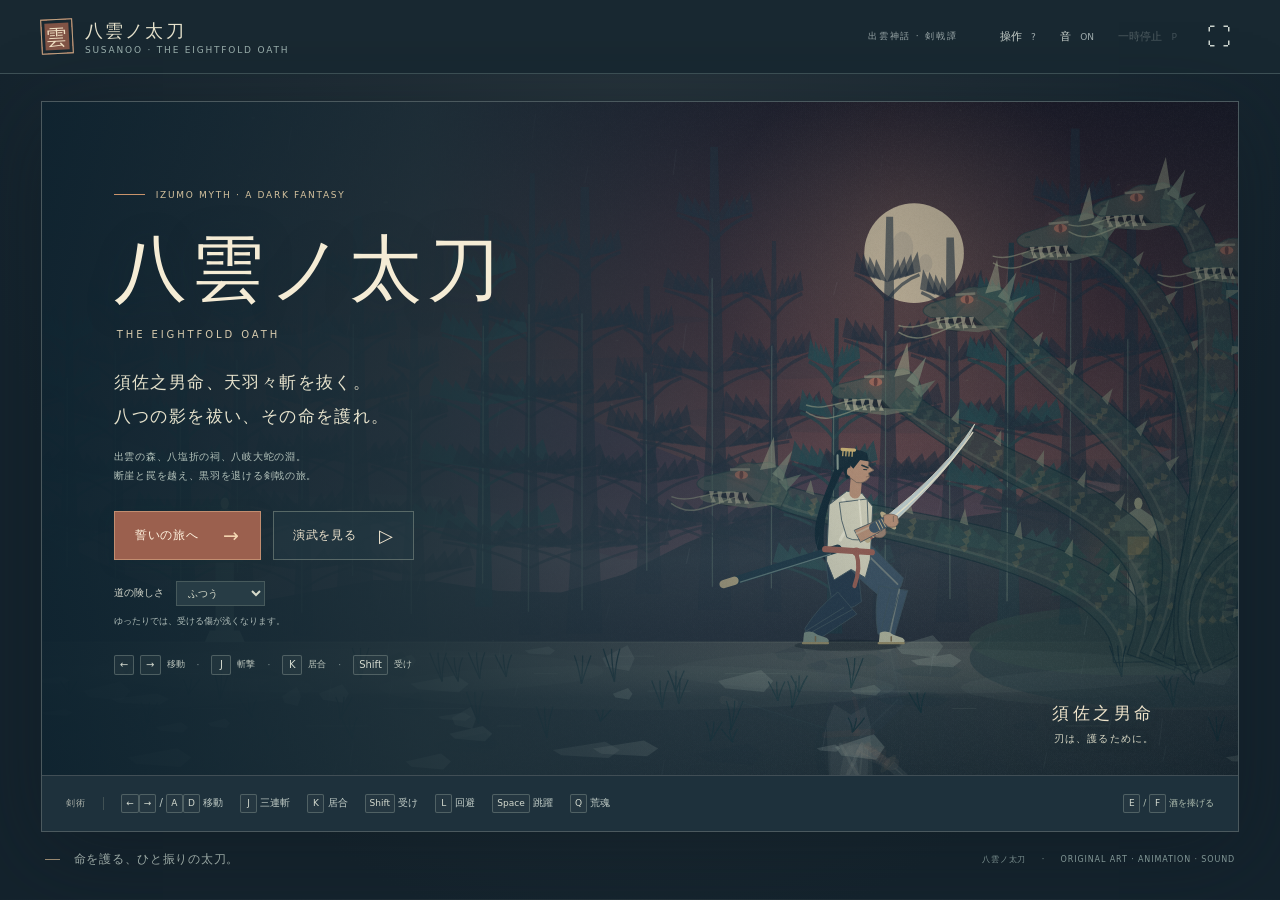
==== index.html @ c086b950 "Publish complete Yakumo no Tachi browser game" ====
<!doctype html>
<html lang="ja">
<head>
  <meta charset="utf-8"><meta name="viewport" content="width=device-width,initial-scale=1,viewport-fit=cover">
  <meta name="theme-color" content="#16232d"><meta name="description" content="須佐之男命、天羽々斬を抜く。出雲を舞台にした、八岐大蛇討伐の和風ダークファンタジー剣戟アクション。">
  <title>八雲ノ太刀 — 須佐之男と八岐大蛇</title><link rel="stylesheet" href="style.css">
</head>
<body>
  <header class="topbar"><a href="#" class="brand" aria-label="八雲ノ太刀 タイトル"><span class="seal">雲</span><span>八雲ノ太刀 <small>SUSANOO · THE EIGHTFOLD OATH</small></span></a><div class="top-actions"><span class="edition">出雲神話 · 剣戟譚</span><button class="quiet-button" id="helpButton">操作 <span>?</span></button><button class="quiet-button" id="soundButton" aria-pressed="true">音 <span id="soundState">ON</span></button><button class="quiet-button" id="pauseButton" disabled>一時停止 <span>P</span></button><button class="icon-button" id="fullscreenButton" aria-label="全画面表示">⛶</button></div></header>
  <main><section class="game-shell" aria-label="八雲ノ太刀 ゲーム"><div class="stage" id="stage">
    <canvas id="scene" tabindex="0" aria-label="須佐之男命の横スクロール剣戟ゲーム。矢印で移動、Jで斬撃、Kで居合、Shiftで受け流し。"></canvas>
    <div class="hud hidden" id="hud" aria-hidden="true"><div class="fighter-hud player-hud"><div class="hud-name"><span>須佐之男命</span><small id="healthText">160 / 160</small></div><div class="health-track"><i id="healthFill"></i></div><div class="stamina-row"><span>気力</span><div class="stamina-track"><i id="staminaFill"></i></div></div><div class="spirit-row"><span>荒魂</span><div class="spirit-track"><i id="spiritFill"></i></div><small id="spiritKey">Q</small></div></div><div class="journey-hud"><span id="modeLabel">誓いを携え、出雲へ</span><div class="route"><i></i><b></b><i></i><b></b><i></i></div><strong id="chapterName">哭く、出雲の森</strong><small id="chapterCount">第一幕</small></div><div id="enemyHud" class="fighter-hud enemy-hud invisible"><div class="hud-name"><small>道を塞ぐ穢れ</small><span id="enemyName"></span></div><div class="health-track"><i id="enemyFill"></i></div><div class="enemy-caption" id="enemyHint">赤い刃の予兆を、見切れ。</div></div></div>
    <div id="bossHud" class="boss-hud hidden"><div class="boss-heading"><span>八岐大蛇</span><small id="bossPhase">八つの首、赤い瞳。</small><b id="headCount">八 / 八</b></div><div id="headBars" class="head-bars"></div></div>
    <div class="bottom-hud hidden" id="bottomHud"><div class="hint"><i></i><span id="hintText">天羽々斬を抜き、出雲の闇を祓え。</span></div><div class="score"><span id="comboText"></span><small>祓いの誉</small><b id="scoreText">00000</b></div></div>
    <div id="storyCaption" class="story-caption hidden"><i></i><div><span id="storySpeaker">出雲の地</span><p id="storyText"></p></div></div>
    <div id="interactPrompt" class="interact-prompt hidden"><kbd>E</kbd> / <kbd>F</kbd> 八塩折の酒を捧げる</div>
    <div id="ritualMeter" class="ritual-meter hidden"><span>八つの酒槽を満たす</span><div><i id="ritualFill"></i></div></div>
    <div id="chapterBanner" class="chapter-banner hidden"><span id="bannerNumber">第一幕</span><h2 id="bannerName">哭く、出雲の森</h2><i></i></div>
    <div id="bossBanner" class="boss-banner hidden"><span>山を覆う、その影</span><h2>八岐大蛇</h2><i>八つの首、八つの尾。<br>命を護る、ひと振りの太刀。</i></div>
    <div class="title-screen overlay" id="titleScreen"><div class="title-copy"><div class="eyebrow"><i></i> IZUMO MYTH · A DARK FANTASY</div><h1>八雲ノ太刀</h1><div class="roman-title">THE EIGHTFOLD OATH</div><p class="intro">須佐之男命、天羽々斬を抜く。<br>八つの影を祓い、その命を護れ。</p><p class="title-detail">出雲の森、八塩折の祠、八岐大蛇の淵。<br>断崖と罠を越え、黒羽を退ける剣戟の旅。</p><div class="title-actions"><button id="playButton" class="primary-button">誓いの旅へ <span>→</span></button><button id="demoButton" class="secondary-button">演武を見る <span>▷</span></button></div><label class="difficulty">道の険しさ <select id="difficulty"><option value="normal">ふつう</option><option value="gentle">ゆったり</option></select><span>ゆったりでは、受ける傷が浅くなります。</span></label><div class="title-control"><kbd>←</kbd><kbd>→</kbd> 移動 <em>·</em><kbd>J</kbd> 斬撃 <em>·</em><kbd>K</kbd> 居合 <em>·</em><kbd>Shift</kbd> 受け</div></div><div class="title-side">須佐之男命 <span>刃は、護るために。</span></div></div>
    <div class="pause-screen overlay hidden" id="pauseScreen"><div class="center-card"><span class="eyebrow">THE OATH WILL WAIT</span><h2>刃を休め、息を整える。</h2><p>出雲の風は、ここで待っている。</p><button class="primary-button" id="resumeButton">誓いの旅を続ける <span>→</span></button><button class="text-button" id="pauseTitleButton">タイトルへ</button></div></div>
    <div class="end-screen overlay hidden" id="endScreen"><div class="center-card"><span class="eyebrow" id="endEnglish">THE OATH ENDURES</span><h2 id="endTitle">誓いは、まだ尽きぬ。</h2><p id="endDetail"></p><blockquote id="endPoem" class="hidden">八雲立つ　出雲八重垣<br>妻籠みに　八重垣作る<br>その八重垣を</blockquote><div class="end-stats"><div><small>祓いの誉</small><b id="endScore">0</b></div><div><small>受け流し</small><b id="endParries">0</b></div><div><small>祓った首</small><b id="endHeads">0</b></div></div><button class="primary-button" id="retryButton">この幕から再挑戦 <span>→</span></button><button class="text-button" id="endTitleButton">タイトルへ</button></div></div>
  </div><div class="touch-controls" id="touchControls" aria-label="タッチ操作"><div class="touch-move"><button data-input="left" aria-label="左へ">◁</button><div><button data-input="jump" aria-label="跳ぶ">跳</button><button data-input="interact" aria-label="酒を捧げる">奉</button></div><button data-input="right" aria-label="右へ">▷</button></div><div class="touch-attack"><button data-input="guard">受<small>受け流し</small></button><button data-input="dodge">避<small>回避</small></button><button data-input="slash" class="punch-key">斬<small>三連撃</small></button><button data-input="iai" class="kick-key">居<small>居合</small></button><button data-input="storm" class="storm-key">雷<small>荒魂</small></button></div></div><div class="controls-strip"><span class="control-caption">剣術</span><span><kbd>←</kbd><kbd>→</kbd> / <kbd>A</kbd><kbd>D</kbd> 移動</span><span><kbd>J</kbd> 三連斬</span><span><kbd>K</kbd> 居合</span><span><kbd>Shift</kbd> 受け</span><span><kbd>L</kbd> 回避</span><span><kbd>Space</kbd> 跳躍</span><span><kbd>Q</kbd> 荒魂</span><span class="controls-more"><kbd>E</kbd> / <kbd>F</kbd> 酒を捧げる</span></div></section><footer><span><i></i> 命を護る、ひと振りの太刀。</span><small>八雲ノ太刀 <b>·</b> ORIGINAL ART · ANIMATION · SOUND</small></footer></main>
  <dialog id="helpDialog"><div class="dialog-heading"><div><span class="eyebrow">WAY OF THE SACRED BLADE</span><h2>刃の道、誓いの道。</h2></div><button id="closeHelp" class="icon-button" aria-label="閉じる">×</button></div><div class="help-grid"><div><h3>斬る・抜く</h3><p><kbd>J</kbd> / <kbd>Z</kbd> で斬撃。戻しの間に次を押すと、袈裟斬り→返し斬り→唐竹割りの三連撃。</p><p><kbd>K</kbd> / <kbd>X</kbd> で居合。溜めは長いが、敵の構えを崩す強い一撃。空中で斬ると「飛燕」。</p></div><div><h3>受ける・避ける</h3><p><kbd>Shift</kbd> で敵の方向を向いて受ける。刃・牙が届く直前に構えると受け流し。相手に隙が生まれ、荒魂が溜まります。</p><p><kbd>L</kbd> / <kbd>C</kbd> で向いている方向へ回避。<kbd>Space</kbd> / <kbd>W</kbd> / <kbd>↑</kbd> で跳ぶ。毒の息・薙ぎ払いは、跳躍か回避でかわします。</p></div><div><h3>荒魂・天雷</h3><p>斬撃を当て、受け流すと「荒魂」が溜まります。満ちたら <kbd>Q</kbd> / <kbd>U</kbd> で天雷を呼ぶ強力な斬撃。</p><p>剣術・跳躍・回避は気力を使います。刃を休めれば回復。気力の尽きた受けは崩されます。</p></div><div><h3>断崖と罠を越える</h3><p><kbd>Space</kbd> / <kbd>↑</kbd> / <kbd>W</kbd> で跳び、左右で向こう岸へ。落とし穴に落ちると体力を失い、手前へ戻ります。</p><p>竹の牙と呪炎は、光る予兆で見極める。跳び越えるか、罠が収まるのを待って進みます。</p></div><div><h3>一羽の黒羽を退ける</h3><p>一幕目の終わりにカラスが急降下。相手の方向を向き <kbd>Shift</kbd> で受け流し、低く舞う隙に <kbd>J</kbd> で斬る。跳んで空中斬りを当てることもできます。</p><p>撃退するとカラスが飛び去り、次の幕への道が開きます。</p></div><div><h3>大蛇を祓う</h3><p>二幕目の穢れを倒し、祠の八つの酒槽に近づいて <kbd>E</kbd> / <kbd>F</kbd>。八塩折の酒を捧げ、淵へ進みます。</p><p>大蛇の首は攻撃後に低く降ります。赤い予兆をかわし、その隙を斬る。八つの首を祓うと物語の結末へ。</p></div></div><div class="help-bottom">←→ / A・D で移動。P / Esc で一時停止。敗れたら、その幕から再挑戦。<br>スマートフォンは画面下のボタンで操作。横向き・全画面にすると、景色と刃の動きが大きく見えます。<br>「演武を見る」では、須佐之男命が自動で剣を振るい、儀式から大蛇の討伐まで進みます。</div></dialog>
  <script src="engine.js"></script><script src="animation.js"></script><script src="audio.js"></script><script src="view.js"></script><script src="app.js"></script>
</body></html>
---- style.css ----
:root{color-scheme:dark;--bg:#192830;--paper:#efe6d1;--muted:#a2b1b1;--line:#40505a;--vermillion:#c16b53;--gold:#d6ba83;--serif:"Noto Serif CJK JP","Yu Mincho","Hiragino Mincho ProN",serif;--sans:"Noto Sans CJK JP","Yu Gothic",system-ui,sans-serif}
*{box-sizing:border-box}body{margin:0;background:var(--bg);color:var(--paper);font-family:var(--sans);font-size:13px}button,select{font:inherit}button,a,select{-webkit-tap-highlight-color:transparent}button{cursor:pointer}button:disabled{cursor:default;opacity:.3}button:focus-visible,a:focus-visible,select:focus-visible,canvas:focus-visible{outline:2px solid #e3c894;outline-offset:4px}button{color:inherit}.topbar{height:74px;display:flex;align-items:center;justify-content:space-between;padding:0 3.2%;border-bottom:1px solid #34434b;background:#1c2a32}.brand{display:flex;align-items:center;gap:12px;color:var(--paper);text-decoration:none;font-family:var(--serif);font-size:18px;letter-spacing:.12em}.brand small{display:block;font:9px var(--sans);letter-spacing:.20em;color:var(--muted);margin-top:2px}.seal{width:32px;height:35px;display:grid;place-items:center;border:1px solid #d29476;box-shadow:inset 0 0 0 3px #1c2a32;background:#a45647;color:#efdfc3;font-size:21px;transform:rotate(-3deg)}.top-actions{display:flex;align-items:center;gap:20px}.edition{color:#9ca9aa;font-size:9px;letter-spacing:.2em;margin-right:20px}.quiet-button,.icon-button{border:0;background:transparent;padding:8px 2px;color:#cbd3cd;font-size:11px}.quiet-button span{font-size:9px;margin-left:6px;color:#a1adae}.icon-button{font-size:24px;line-height:1;padding:8px}.quiet-button:hover,.icon-button:hover{color:#fff1d5}.quiet-button[aria-pressed="false"] span{color:#7d8a8e}main{max-width:1530px;padding:27px 3.2% 12px;margin:auto}.game-shell{border:1px solid #4b595e;box-shadow:0 18px 80px #0f1a2066}.stage{position:relative;aspect-ratio:16/9;overflow:hidden;background:#6a6074;isolation:isolate}.stage canvas{display:block;width:100%;height:100%;touch-action:none;outline:none}.hidden{display:none!important}.invisible{visibility:hidden}.overlay{position:absolute;inset:0}.title-screen{display:flex;align-items:center;background:linear-gradient(90deg,#192c36ed 0%,#243843c4 29%,#28353b5a 49%,#26373f00 68%)}.title-copy{margin-left:7%;max-width:550px;width:49%;padding-bottom:12px}.eyebrow{font-size:9px;letter-spacing:.22em;color:#d4c29e;display:block}.title-copy .eyebrow{display:flex;align-items:center;gap:11px;letter-spacing:.19em}.eyebrow i{width:31px;height:1px;background:#c9936b}h1{font:clamp(52px,6.6vw,103px)/1.15 var(--serif);letter-spacing:.14em;margin:27px 0 13px;color:#f5ecd5;text-shadow:0 5px 35px #14283266}.roman-title{font-size:12px;letter-spacing:.47em;color:#d7cbae;margin-left:3px}.intro{font:clamp(14px,1.4vw,20px)/2.05 var(--serif);letter-spacing:.08em;margin:28px 0 12px}.title-detail{font-size:10px;letter-spacing:.03em;color:#bfcbc6;margin:0 0 28px}.title-actions{display:flex;gap:12px;align-items:center}.primary-button,.secondary-button{display:flex;justify-content:space-between;align-items:center;gap:24px;min-height:49px;border:1px solid #d59673;background:#bd6b51;padding:12px 20px;color:#fff3df;font-size:12px;letter-spacing:.07em;box-shadow:0 4px 18px #182b3422;transition:background .2s,transform .2s}.primary-button:hover{background:#d18060;transform:translateY(-1px)}.primary-button span{font-size:19px;color:#f6d9b3}.secondary-button{background:#22343d55;border-color:#a3a69a80;color:#f1e6d0;padding:12px 19px;gap:22px;box-shadow:none}.secondary-button:hover{background:#32475299;border-color:#d6c8ac}.secondary-button span{font-size:18px}.difficulty{display:flex;align-items:center;gap:12px;font-size:10px;color:#d2d5c9;margin-top:21px;flex-wrap:wrap}.difficulty select{color:#d6daca;background:#273c45;border:1px solid #69787580;padding:5px 20px 5px 7px;font-size:10px;border-radius:0}.difficulty>span{font-size:9px;color:#abb9b5;width:100%;margin-top:-3px}.title-control{display:flex;align-items:center;gap:6px;font-size:9px;color:#bfc8bf;margin-top:27px}.title-control em{font-style:normal;color:#879999;margin:0 6px}kbd{border:1px solid #83928d77;min-width:20px;display:inline-block;text-align:center;padding:3px 5px;color:#d3d9ce;font:10px var(--sans);background:#34454c55;border-radius:2px;line-height:1.2}.title-side{position:absolute;bottom:29px;right:31px;font:13px var(--serif);letter-spacing:.2em;color:#eee3ca;text-shadow:0 1px 8px #1e353c}.title-side span{display:block;text-align:right;letter-spacing:.06em;color:#d9d8c5;font:9px var(--sans);margin-top:7px}.hud{position:absolute;top:30px;left:34px;right:34px;display:flex;align-items:flex-start;justify-content:space-between;pointer-events:none;filter:drop-shadow(0 2px 7px #1e2e3977)}.fighter-hud{width:265px}.hud-name{display:flex;justify-content:space-between;align-items:baseline;margin-bottom:8px;gap:12px;letter-spacing:.08em;font:14px var(--serif);color:#f2e8d4}.hud-name small{font:9px var(--sans);color:#dddcc8;letter-spacing:.10em}.health-track{height:6px;background:#253a4666;border:1px solid #e6d6b555;position:relative}.health-track i{display:block;height:100%;width:100%;background:linear-gradient(90deg,#d6bb88,#f2dfb3);transition:width .16s linear;box-shadow:0 0 13px #d6bb8830}.stamina-row{display:flex;align-items:center;gap:9px;margin-top:9px}.stamina-row>span{font-size:8px;letter-spacing:.08em;color:#d4ddce}.stamina-track{height:3px;width:155px;background:#3048537d}.stamina-track i{display:block;width:100%;height:100%;background:#a6bdb1;transition:width .1s}.enemy-hud{text-align:right}.enemy-hud .health-track i{background:linear-gradient(90deg,#c8806c,#d8a58a);float:right}.enemy-caption{color:#e1dbca;font-size:9px;margin-top:9px;letter-spacing:.05em}.journey-hud{text-align:center;min-width:190px;display:flex;align-items:center;flex-direction:column}.journey-hud>span{font-size:8px;color:#d1d0b9;letter-spacing:.20em}.journey-hud strong{font:15px var(--serif);letter-spacing:.19em;color:#f0e6cc}.journey-hud>small{font-size:8px;letter-spacing:.16em;color:#cdd3c7;margin-top:5px}.route{display:flex;align-items:center;justify-content:center;margin:9px 0 8px;gap:5px}.route i{width:5px;height:5px;border:1px solid #d7c7a6;border-radius:50%}.route i.active{background:#e0c395;box-shadow:0 0 7px #e0c39566}.route b{width:23px;height:1px;background:#b2b8aa66}.bottom-hud{position:absolute;bottom:22px;left:34px;right:34px;display:flex;justify-content:space-between;align-items:center;pointer-events:none}.hint{display:flex;align-items:center;gap:11px;color:#e4e0cb;font-size:10px;letter-spacing:.045em;text-shadow:0 1px 10px #142c35}.hint i{width:18px;height:1px;background:#e1bc90}.score{display:flex;align-items:baseline;gap:10px;text-shadow:0 1px 9px #152b35}.score small{font-size:8px;color:#d1d6c9;letter-spacing:.12em}.score>b{font:16px var(--serif);letter-spacing:.14em;color:#e2d8bb;font-weight:400}#comboText{font-size:12px;color:#f4d097;letter-spacing:.1em;margin-right:10px}.chapter-banner{position:absolute;left:0;right:0;top:24%;display:flex;flex-direction:column;align-items:center;pointer-events:none;color:#f7ecd2;text-shadow:0 3px 25px #122d35;animation:chapterArrival 3.3s ease both}.chapter-banner span{font-size:10px;letter-spacing:.30em}.chapter-banner h2{font:37px var(--serif);letter-spacing:.22em;font-weight:400;margin:12px 0 14px}.chapter-banner i{width:60px;height:1px;background:#cfc4a3}.pause-screen,.end-screen{display:flex;align-items:center;justify-content:center;background:#162b3773;backdrop-filter:blur(4px)}.center-card{background:#21353bf0;border:1px solid #aab2a46e;padding:42px 50px 27px;min-width:385px;text-align:center;box-shadow:0 18px 95px #172a3460}.center-card h2{font:31px/1.45 var(--serif);font-weight:400;letter-spacing:.07em;margin:19px 0 14px;color:#f4e7c8}.center-card p{font-size:11px;color:#ccd6c9;line-height:1.9;max-width:310px;margin:0 auto 28px}.center-card .primary-button{margin:0 auto;min-width:248px}.text-button{background:transparent;border:0;font-size:10px;color:#bec8bc;padding:16px 8px 0;letter-spacing:.1em}.text-button:hover{color:#fff0d0}.end-stats{display:flex;justify-content:center;gap:31px;margin-bottom:29px;border-top:1px solid #d2c7ac30;border-bottom:1px solid #d2c7ac30;padding:16px 0 17px}.end-stats small{display:block;font-size:9px;letter-spacing:.10em;color:#b9c9bc;margin-bottom:5px}.end-stats b{font:24px var(--serif);font-weight:400;color:#e3d7b8}.controls-strip{display:flex;align-items:center;gap:21px;padding:18px 24px;background:#223039;flex-wrap:wrap;border-top:1px solid #59626799;font-size:10px;color:#c3cec8}.controls-strip>span{white-space:nowrap}.controls-strip kbd{font-size:9px;min-width:17px;padding:3px 4px}.control-caption{color:#acb2aa!important;font-size:9px;border-right:1px solid #68757077;padding-right:17px;letter-spacing:.12em}.controls-more{font-size:9px;color:#9ea9a3;margin-left:auto}.controls-more i{font-style:normal;margin:0 9px;color:#7b908c}footer{display:flex;justify-content:space-between;align-items:center;padding:19px 4px;color:#9aa8a4}footer>span{font:12px var(--serif);letter-spacing:.06em}footer i{display:inline-block;width:15px;height:1px;background:#978870;margin-right:10px;vertical-align:middle}footer>small{font-size:8px;letter-spacing:.12em;color:#829796}footer b{font-weight:400;margin:0 12px}.touch-controls{display:none;gap:18px;align-items:center;justify-content:space-between;background:#24363f;border-top:1px solid #616b66;padding:14px 22px;user-select:none;touch-action:none}.touch-controls button{background:#354c55;color:#e5dfc8;border:1px solid #8e9d9566;border-radius:5px;width:48px;height:52px;touch-action:none;font:23px var(--serif);display:flex;flex-direction:column;align-items:center;justify-content:center}.touch-controls button:active,.touch-controls button.pressed{background:#628076}.touch-controls button small{font:8px var(--sans);margin-top:3px;color:#e1dec9}.touch-move{display:flex;align-items:center;gap:5px}.touch-move>div{display:flex;flex-direction:column;gap:4px}.touch-move>div button{height:26px;font-size:14px}.touch-attack{display:flex;align-items:center;gap:6px}.touch-attack .punch-key{background:#8c6453}.touch-attack .kick-key{background:#ae7256}dialog{max-width:750px;width:calc(100% - 30px);background:#22363f;color:var(--paper);border:1px solid #87958d99;padding:30px 35px;box-shadow:0 30px 100px #0c2128aa}dialog::backdrop{background:#0a1d29a6;backdrop-filter:blur(5px)}.dialog-heading{display:flex;justify-content:space-between;align-items:start}.dialog-heading h2{font:29px var(--serif);margin:12px 0 20px;font-weight:400;letter-spacing:.05em}.help-grid{display:grid;grid-template-columns:1fr 1fr;gap:15px 33px}.help-grid h3{font:18px var(--serif);color:#d1bc96;border-bottom:1px solid #667b7866;padding-bottom:8px;margin:8px 0 12px}.help-grid p{font-size:11px;line-height:1.9;color:#cfdbc9;margin:8px 0}.help-grid kbd{font-size:9px}.help-bottom{border-top:1px solid #60767280;margin-top:20px;padding-top:15px;font-size:10px;line-height:2;color:#a8bdb6}.demo-active .hud #modeLabel{color:#f3c88f}.fullscreen .controls-strip{display:none}.game-shell:fullscreen{width:100vw;height:100vh;display:flex;justify-content:center;align-items:center;border:0;background:#152830}.game-shell:fullscreen .stage{max-height:100vh;width:min(100vw,177.77vh)}.game-shell:fullscreen .touch-controls{position:absolute;bottom:0;left:0;right:0;background:#24363f99}.game-shell:fullscreen .controls-strip{display:none}
@keyframes chapterArrival{0%{opacity:0;transform:translateY(8px)}15%,67%{opacity:1;transform:translateY(0)}100%{opacity:0;transform:translateY(-7px)}}
@media(min-width:1600px){h1{font-size:106px}}@media(max-width:1150px){.edition{display:none}.top-actions{gap:16px}.controls-strip{gap:13px;padding:14px 18px}.controls-more{display:none}.title-copy{margin-left:6%;width:51%}.intro{margin:20px 0 8px}.title-detail{margin-bottom:20px;font-size:9px}.difficulty{margin-top:14px;gap:8px}.title-control{margin-top:18px;font-size:8px}.title-control kbd{font-size:8px}.hud{top:22px;left:25px;right:25px}.fighter-hud{width:220px}.journey-hud strong{font-size:13px}.title-side{font-size:11px;bottom:21px;right:25px}.primary-button,.secondary-button{min-height:43px;padding:10px 15px;font-size:11px}.title-copy .eyebrow{font-size:8px}h1{margin-top:21px}.roman-title{font-size:10px}.bottom-hud{bottom:16px;left:25px;right:25px}.hint{font-size:9px}}
@media(max-width:800px){.topbar{height:60px;padding:0 4%}.brand{font-size:16px;gap:9px}.brand small{font-size:7px}.seal{width:25px;height:28px;font-size:18px}.top-actions{gap:13px}.quiet-button{font-size:10px}.quiet-button span{display:none}main{padding:16px 3%}.touch-controls{display:flex}.controls-strip{display:none}.title-control,.title-side,.title-detail,.difficulty>span{display:none}.title-copy{width:55%;margin-left:6%;padding-bottom:0}.title-copy .eyebrow{font-size:6px;letter-spacing:.13em;gap:6px}.eyebrow i{width:17px}h1{font-size:clamp(35px,7.3vw,60px);margin:12px 0 8px}.roman-title{font-size:7px;letter-spacing:.29em}.intro{font-size:11px;line-height:1.9;margin:13px 0 17px;letter-spacing:.03em}.title-actions{gap:8px}.primary-button,.secondary-button{font-size:10px;min-height:35px;padding:8px 11px;gap:13px}.primary-button span,.secondary-button span{font-size:15px}.difficulty{margin-top:11px;font-size:8px}.difficulty select{font-size:8px;padding:4px 8px}.hud{top:14px;left:17px;right:17px}.fighter-hud{width:29%}.hud-name{font-size:11px;margin-bottom:6px;gap:4px}.hud-name small{font-size:7px}.health-track{height:5px}.stamina-row{margin-top:5px;gap:5px}.stamina-track{width:75%;height:2px}.stamina-row>span{font-size:6px}.journey-hud{min-width:90px}.journey-hud>span{font-size:6px}.journey-hud strong{font-size:10px;letter-spacing:.08em}.journey-hud>small{font-size:6px;margin-top:3px}.route{margin:6px 0 5px;gap:3px}.route i{width:4px;height:4px}.route b{width:13px}.enemy-caption{font-size:7px;margin-top:5px}.bottom-hud{bottom:11px;left:17px;right:17px}.hint{font-size:8px;gap:6px}.hint i{width:10px}.score{gap:6px}.score small{font-size:6px}.score>b{font-size:12px}#comboText{font-size:9px;margin-right:3px}.chapter-banner h2{font-size:25px;margin:7px 0 10px}.chapter-banner span{font-size:8px}.center-card{padding:22px 27px 16px;min-width:300px}.center-card h2{font-size:24px;margin:12px 0 9px}.center-card p{font-size:10px;margin-bottom:16px}.center-card .eyebrow{font-size:8px}.center-card .primary-button{min-width:216px}.end-stats{margin-bottom:18px;padding:10px 0;gap:24px}.end-stats b{font-size:18px}.end-stats small{font-size:8px}.text-button{padding-top:11px;font-size:9px}footer{padding:16px 0}footer>span{font-size:10px}footer>small{font-size:6px;letter-spacing:.05em}footer b{margin:0 5px}}
@media(max-width:480px){.topbar{height:56px}.brand small{font-size:6px}.top-actions{gap:9px}.quiet-button{font-size:9px}.icon-button{font-size:20px}#pauseButton{font-size:0}#pauseButton::after{content:'Ⅱ';font-size:17px}.title-copy{width:57%;margin-left:5%}.title-copy .eyebrow{font-size:5px;letter-spacing:.08em}h1{font-size:34px;margin:9px 0 6px}.roman-title{font-size:6px;letter-spacing:.22em}.intro{font-size:8px;margin:9px 0 10px}.primary-button,.secondary-button{min-height:28px;padding:5px 7px;font-size:8px;gap:7px}.primary-button span,.secondary-button span{font-size:12px}.title-actions{gap:6px}.difficulty{font-size:7px;margin-top:8px;gap:6px}.difficulty select{font-size:7px;padding:3px 5px}.hud{top:9px;left:11px;right:11px}.hud-name{font-size:8px;margin-bottom:4px}.hud-name small{font-size:5px;letter-spacing:0}.journey-hud>span{font-size:5px;letter-spacing:.1em}.journey-hud strong{font-size:8px}.journey-hud>small{display:none}.route{margin:4px 0}.health-track{height:4px}.enemy-caption{display:none}.bottom-hud{left:11px;right:11px;bottom:7px}.hint{font-size:6px}.score>b{font-size:9px}.score small{display:none}#comboText{font-size:7px}.chapter-banner h2{font-size:19px}.chapter-banner span{font-size:6px}.center-card{min-width:250px;padding:15px 24px 12px}.center-card h2{font-size:18px;margin:8px 0}.center-card p{font-size:8px;margin-bottom:12px}.center-card .eyebrow{font-size:6px}.center-card .primary-button{min-width:190px}.end-stats{padding:8px 0;margin-bottom:12px;gap:23px}.end-stats b{font-size:15px}.end-stats small{font-size:6px}.text-button{font-size:8px;padding-top:8px}.touch-controls{padding:13px 11px;gap:10px}.touch-controls button{width:41px;height:47px;font-size:21px}.touch-move{gap:3px}.touch-move>div{gap:3px}.touch-move>div button{height:23px}.touch-attack{gap:4px}.touch-controls button small{font-size:7px}footer{align-items:flex-start;gap:10px}footer>small{max-width:140px;text-align:right;line-height:1.8;font-size:5px}.help-grid{grid-template-columns:1fr;gap:6px}.dialog-heading h2{font-size:23px}dialog{padding:23px;max-height:85vh}.help-grid p{font-size:10px}.help-bottom{font-size:9px}}
@media(pointer:coarse){.touch-controls{display:flex}.controls-strip{display:none}}
@media(prefers-reduced-motion:reduce){.primary-button,.secondary-button{transition:none}.chapter-banner{animation:chapterArrival 3.3s linear both}}
/* 八雲ノ太刀 — storm-blue ink, old gold and vermilion. */
:root{--bg:#14232d;--paper:#e6e2cc;--muted:#99aeab;--line:#3c555d;--vermillion:#ac6755;--gold:#c6ad7d}body{background:radial-gradient(ellipse at 50% 0,#26333b,#14232d 75%)}.topbar{background:#182831;border-color:#3e5157}.seal{background:#805345;border-color:#bda181;box-shadow:inset 0 0 0 3px #182831}.title-screen{background:linear-gradient(90deg,#0f2430ed 0%,#1d3039d6 32%,#1e303b76 50%,#1a2b3400 71%)}.title-copy{margin-left:6%;width:58%;max-width:640px}.title-copy h1{font-size:clamp(45px,5.7vw,84px);letter-spacing:.065em;margin:28px 0 17px}.roman-title{letter-spacing:.29em;font-size:10px}.intro{font-size:clamp(13px,1.35vw,19px);line-height:2;margin:26px 0 12px}.title-detail{font-size:10px;line-height:1.9;color:#b4c3bb;letter-spacing:.07em;margin-bottom:26px}.title-side{right:7%;bottom:29px;font-size:17px;letter-spacing:.2em}.title-side span{font-size:10px;letter-spacing:.12em}.primary-button{background:#9b604e;border-color:#c28d70}.primary-button:hover{background:#b07557}.secondary-button{background:#253b4480;border-color:#89978b88}.health-track i{background:linear-gradient(90deg,#b3ba9b,#ddd9b5)}.enemy-hud .health-track i{background:linear-gradient(90deg,#987465,#c99a7c)}.fighter-hud{width:270px}.spirit-row{display:flex;align-items:center;gap:9px;margin-top:8px}.spirit-row>span{font-size:8px;letter-spacing:.08em;color:#c1d6d0}.spirit-track{height:3px;width:155px;background:#3048547d}.spirit-track i{display:block;width:0;height:100%;background:#c0d7df;transition:width .1s}.spirit-row small{font:8px var(--sans);color:#91a9b0;border:1px solid #9bab9866;min-width:17px;padding:2px 4px;text-align:center}.spirit-row small.ready{background:#d0cba8;color:#273e47;box-shadow:0 0 12px #cadcc988}.story-caption{position:absolute;bottom:79px;left:34px;right:34px;display:flex;align-items:center;gap:16px;pointer-events:none;background:linear-gradient(90deg,#172e39dd,#23383b99 80%,#24363800);border-left:1px solid #c3b28a99;padding:13px 20px;max-width:1020px;animation:captionIn .5s ease both}.story-caption>i{width:5px;height:5px;transform:rotate(45deg);background:#c9b482;flex:none}.story-caption span{font:11px var(--serif);letter-spacing:.16em;color:#e5c99c}.story-caption p{font:12px/1.9 var(--serif);letter-spacing:.025em;color:#e0e4d0;margin:6px 0 0}.interact-prompt{position:absolute;left:50%;transform:translateX(-50%);bottom:24%;color:#e8d5ae;font-size:12px;letter-spacing:.08em;padding:12px 20px;background:#223a41cc;border:1px solid #a9b09977;white-space:nowrap}.ritual-meter{position:absolute;top:27%;left:50%;transform:translateX(-50%);text-align:center;width:235px;color:#ddc69e;font:14px var(--serif);letter-spacing:.13em}.ritual-meter>div{height:3px;margin-top:17px;background:#1e393f77}.ritual-meter i{display:block;width:0;height:100%;background:#d9bb81}.boss-banner{position:absolute;inset:0;display:flex;flex-direction:column;align-items:center;justify-content:center;background:linear-gradient(0deg,#172c3930,#15253315);pointer-events:none;color:#eddbc0;text-shadow:0 2px 30px #102832;animation:chapterArrival 3.2s ease both}.boss-banner>span{font-size:10px;letter-spacing:.3em}.boss-banner h2{font:clamp(36px,5vw,70px) var(--serif);font-weight:400;letter-spacing:.23em;margin:25px 0 22px}.boss-banner>i{font:13px/2.1 var(--serif);letter-spacing:.12em}.boss-hud{position:absolute;bottom:81px;right:34px;width:510px;pointer-events:none;text-shadow:0 2px 12px #132b35}.boss-heading{display:flex;align-items:baseline;gap:12px;margin-bottom:10px}.boss-heading>span{font:22px var(--serif);letter-spacing:.14em;color:#e2c9b0}.boss-heading small{font-size:9px;color:#d2c3ac;letter-spacing:.07em}.boss-heading>b{font:12px var(--serif);margin-left:auto;color:#d6c2a6;letter-spacing:.10em}.head-bars{display:flex;gap:5px}.head-bars>div{flex:1}.head-bars small{display:block;text-align:center;font:9px var(--serif);color:#cbb69e;margin-bottom:5px}.head-bars b{display:block;height:5px;background:#17303c99;border:1px solid #b7b39566}.head-bars i{display:block;width:100%;height:100%;background:#b99d7e;transition:width .15s}.head-bars>div.active i{background:#e4c28e;box-shadow:0 0 13px #d3af7055}.head-bars>div.cut{opacity:.35}.head-bars>div.cut small::after{content:' ×';font-size:7px}.boss-active .story-caption{right:auto;width:51%;bottom:95px}.end-stats{gap:38px}.center-card{background:#1d333ef2;min-width:440px;max-width:520px}.center-card h2{font-size:29px}#endPoem{font:14px/2.1 var(--serif);letter-spacing:.17em;color:#d1c7a9;margin:4px 0 26px;border-left:0}.controls-strip{background:#1e313c;gap:17px}.controls-more{margin-left:auto;color:#b1bfb1}footer>small{letter-spacing:.11em}.touch-controls{background:#203641}.touch-attack{gap:5px}.touch-attack .storm-key{background:#596f7d}.touch-controls button{width:44px}.touch-move>div button{width:44px}.game-shell:fullscreen .story-caption{max-width:1020px}@keyframes captionIn{from{opacity:0;transform:translateY(5px)}to{opacity:1;transform:translateY(0)}}
@media(max-width:1150px){.fighter-hud{width:225px}.title-copy{width:61%;max-width:610px}.title-copy h1{font-size:clamp(42px,5.9vw,74px);margin:17px 0 12px}.intro{margin:18px 0 10px;font-size:15px}.title-detail{font-size:9px;margin-bottom:19px}.story-caption{bottom:61px;left:25px;right:25px;padding:10px 15px;gap:12px}.story-caption p{font-size:11px}.boss-hud{bottom:70px;right:25px;width:410px}.boss-heading>span{font-size:19px}.boss-heading small{font-size:8px}.spirit-track{width:155px}.controls-strip{gap:12px}.controls-more{display:inline-block}.title-side{right:6%;bottom:26px;font-size:15px}}
@media(max-width:800px){.title-copy{width:64%;margin-left:5.5%}.title-copy h1{font-size:clamp(31px,6.6vw,53px);margin:13px 0 9px;letter-spacing:.04em}.roman-title{font-size:7px;letter-spacing:.17em}.intro{font-size:11px;margin:12px 0 14px;letter-spacing:.03em}.title-detail,.title-side{display:none}.fighter-hud{width:29%}.spirit-row{gap:5px;margin-top:5px}.spirit-row>span{font-size:6px}.spirit-track{width:75%;height:2px}.spirit-row small{font-size:6px;padding:1px 2px;min-width:13px}.story-caption{bottom:45px;left:17px;right:17px;gap:9px;padding:8px 11px}.story-caption span{font-size:8px}.story-caption p{font-size:9px;margin-top:4px;line-height:1.75}.story-caption>i{width:3px;height:3px}.boss-hud{width:43%;bottom:45px;right:17px}.boss-heading{margin-bottom:6px;gap:5px}.boss-heading>span{font-size:14px}.boss-heading small{display:none}.boss-heading>b{font-size:9px}.head-bars{gap:3px}.head-bars small{font-size:7px;margin-bottom:3px}.head-bars b{height:4px}.boss-active .story-caption{width:49%;bottom:52px}.boss-banner>span{font-size:8px}.boss-banner h2{font-size:38px;margin:13px 0 10px}.boss-banner>i{font-size:10px}.interact-prompt{font-size:10px;padding:8px 11px}.ritual-meter{font-size:10px;width:160px}.ritual-meter>div{margin-top:11px}.center-card{min-width:315px;max-width:415px}.center-card h2{font-size:23px}#endPoem{font-size:11px;line-height:1.9;margin-bottom:15px}.touch-attack{gap:4px}.touch-controls button{width:40px}.touch-move>div button{width:40px}.touch-controls{gap:10px;padding:14px 15px}.end-stats{gap:29px}.controls-strip{display:none}.brand small{font-size:6px}}
@media(max-width:480px){.title-copy{width:66%;margin-left:5%}.title-copy h1{font-size:29px;margin:10px 0 6px;letter-spacing:.025em}.roman-title{font-size:5px;letter-spacing:.15em}.intro{font-size:8px;line-height:1.9;margin:10px 0 11px}.title-copy .eyebrow{font-size:5px;letter-spacing:.03em}.fighter-hud{width:29%}.spirit-row{margin-top:4px;gap:4px}.spirit-row>span{font-size:5px}.spirit-track{width:67%}.spirit-row small{font-size:5px;min-width:9px;padding:0 1px}.story-caption{bottom:33px;left:11px;right:11px;padding:5px 7px;gap:6px}.story-caption span{font-size:6px;letter-spacing:.04em}.story-caption p{font-size:7px;margin-top:2px;letter-spacing:0;line-height:1.65}.story-caption>i{width:2px;height:2px}.boss-hud{width:44%;bottom:31px;right:11px}.boss-heading{margin-bottom:5px;gap:4px}.boss-heading>span{font-size:10px}.boss-heading>b{font-size:6px}.head-bars{gap:2px}.head-bars small{font-size:5px;margin-bottom:2px}.head-bars b{height:3px}.head-bars>div.cut small::after{font-size:4px}.boss-active .story-caption{width:45%;bottom:32px}.boss-banner h2{font-size:27px;margin:12px 0 7px}.boss-banner>span{font-size:6px}.boss-banner>i{font-size:8px}.chapter-banner h2{font-size:16px;letter-spacing:.12em}.interact-prompt{font-size:8px;padding:6px 8px;bottom:25%}.interact-prompt kbd{font-size:7px;min-width:14px}.ritual-meter{font-size:8px;width:125px}.ritual-meter>div{margin-top:8px}.touch-controls{padding:12px 9px;gap:7px}.touch-controls button{width:34px;height:46px;font-size:20px}.touch-move{gap:2px}.touch-move>div button{width:34px;height:22px;font-size:14px}.touch-attack{gap:3px}.touch-controls button small{font-size:6px}.center-card{min-width:268px;max-width:315px;padding:12px 20px 11px}.center-card h2{font-size:18px;margin:7px 0}.center-card p{font-size:7px;margin-bottom:8px;line-height:1.7}.center-card .primary-button{min-width:196px}#endPoem{font-size:8px;line-height:1.8;margin:3px 0 8px}.end-stats{gap:24px;margin-bottom:9px;padding:6px 0}.end-stats b{font-size:13px}.end-stats small{font-size:6px}.brand{font-size:14px}.brand small{font-size:5px}.top-actions{gap:8px}footer>small{font-size:5px}.controls-strip{display:none}}
.center-card{max-height:calc(100% - 24px);overflow:auto;scrollbar-width:thin;scrollbar-color:#7d9389 #1d333e}
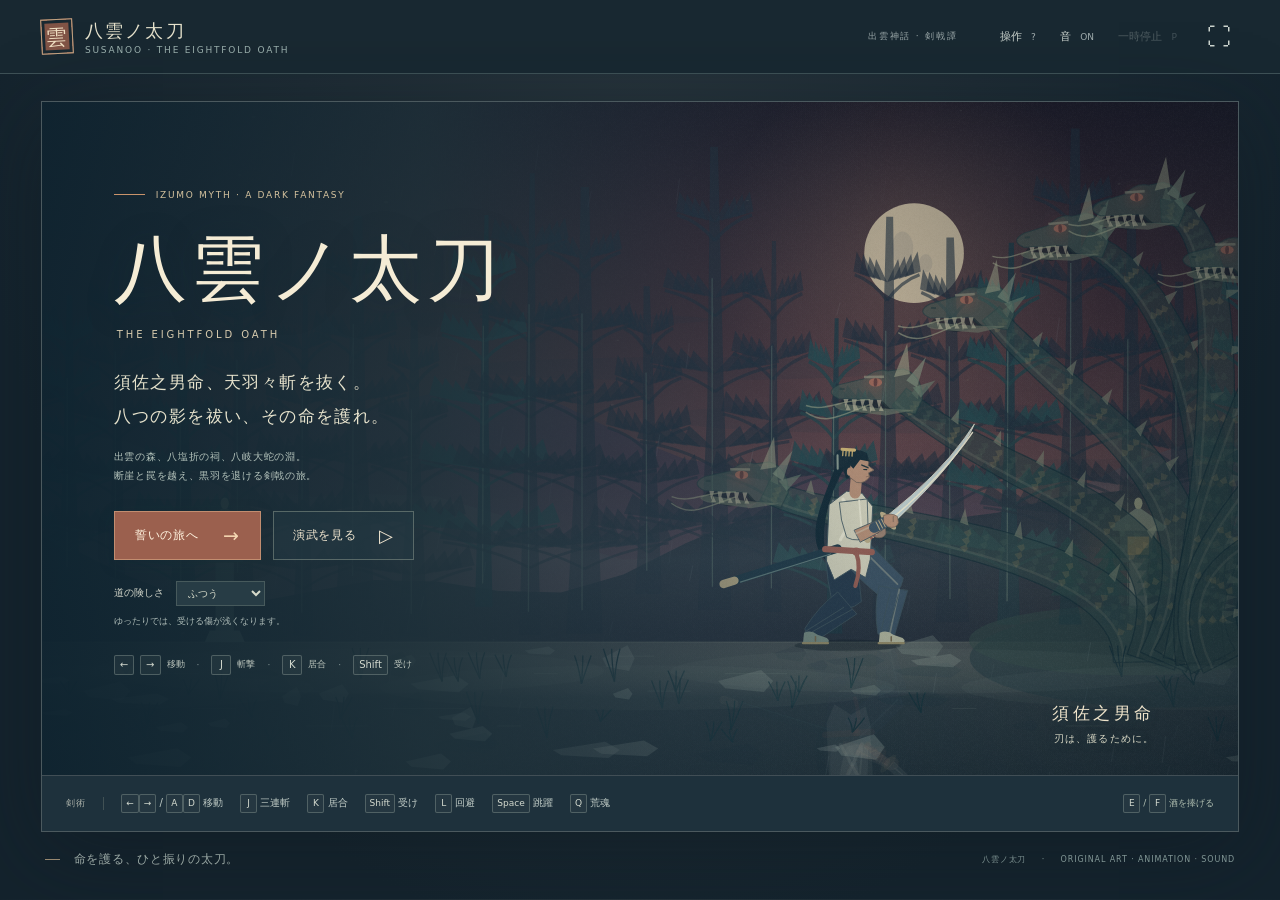
==== commit f03a872b: "Make touch jumping easier with separate thumb controls" ====
--- a/index.html
+++ b/index.html
@@ -3,7 +3,7 @@
 <head>
   <meta charset="utf-8"><meta name="viewport" content="width=device-width,initial-scale=1,viewport-fit=cover">
   <meta name="theme-color" content="#16232d"><meta name="description" content="須佐之男命、天羽々斬を抜く。出雲を舞台にした、八岐大蛇討伐の和風ダークファンタジー剣戟アクション。">
-  <title>八雲ノ太刀 — 須佐之男と八岐大蛇</title><link rel="stylesheet" href="style.css">
+  <title>八雲ノ太刀 — 須佐之男と八岐大蛇</title><link rel="stylesheet" href="style.css?v=touch-2">
 </head>
 <body>
   <header class="topbar"><a href="#" class="brand" aria-label="八雲ノ太刀 タイトル"><span class="seal">雲</span><span>八雲ノ太刀 <small>SUSANOO · THE EIGHTFOLD OATH</small></span></a><div class="top-actions"><span class="edition">出雲神話 · 剣戟譚</span><button class="quiet-button" id="helpButton">操作 <span>?</span></button><button class="quiet-button" id="soundButton" aria-pressed="true">音 <span id="soundState">ON</span></button><button class="quiet-button" id="pauseButton" disabled>一時停止 <span>P</span></button><button class="icon-button" id="fullscreenButton" aria-label="全画面表示">⛶</button></div></header>
@@ -20,7 +20,11 @@
     <div class="title-screen overlay" id="titleScreen"><div class="title-copy"><div class="eyebrow"><i></i> IZUMO MYTH · A DARK FANTASY</div><h1>八雲ノ太刀</h1><div class="roman-title">THE EIGHTFOLD OATH</div><p class="intro">須佐之男命、天羽々斬を抜く。<br>八つの影を祓い、その命を護れ。</p><p class="title-detail">出雲の森、八塩折の祠、八岐大蛇の淵。<br>断崖と罠を越え、黒羽を退ける剣戟の旅。</p><div class="title-actions"><button id="playButton" class="primary-button">誓いの旅へ <span>→</span></button><button id="demoButton" class="secondary-button">演武を見る <span>▷</span></button></div><label class="difficulty">道の険しさ <select id="difficulty"><option value="normal">ふつう</option><option value="gentle">ゆったり</option></select><span>ゆったりでは、受ける傷が浅くなります。</span></label><div class="title-control"><kbd>←</kbd><kbd>→</kbd> 移動 <em>·</em><kbd>J</kbd> 斬撃 <em>·</em><kbd>K</kbd> 居合 <em>·</em><kbd>Shift</kbd> 受け</div></div><div class="title-side">須佐之男命 <span>刃は、護るために。</span></div></div>
     <div class="pause-screen overlay hidden" id="pauseScreen"><div class="center-card"><span class="eyebrow">THE OATH WILL WAIT</span><h2>刃を休め、息を整える。</h2><p>出雲の風は、ここで待っている。</p><button class="primary-button" id="resumeButton">誓いの旅を続ける <span>→</span></button><button class="text-button" id="pauseTitleButton">タイトルへ</button></div></div>
     <div class="end-screen overlay hidden" id="endScreen"><div class="center-card"><span class="eyebrow" id="endEnglish">THE OATH ENDURES</span><h2 id="endTitle">誓いは、まだ尽きぬ。</h2><p id="endDetail"></p><blockquote id="endPoem" class="hidden">八雲立つ　出雲八重垣<br>妻籠みに　八重垣作る<br>その八重垣を</blockquote><div class="end-stats"><div><small>祓いの誉</small><b id="endScore">0</b></div><div><small>受け流し</small><b id="endParries">0</b></div><div><small>祓った首</small><b id="endHeads">0</b></div></div><button class="primary-button" id="retryButton">この幕から再挑戦 <span>→</span></button><button class="text-button" id="endTitleButton">タイトルへ</button></div></div>
-  </div><div class="touch-controls" id="touchControls" aria-label="タッチ操作"><div class="touch-move"><button data-input="left" aria-label="左へ">◁</button><div><button data-input="jump" aria-label="跳ぶ">跳</button><button data-input="interact" aria-label="酒を捧げる">奉</button></div><button data-input="right" aria-label="右へ">▷</button></div><div class="touch-attack"><button data-input="guard">受<small>受け流し</small></button><button data-input="dodge">避<small>回避</small></button><button data-input="slash" class="punch-key">斬<small>三連撃</small></button><button data-input="iai" class="kick-key">居<small>居合</small></button><button data-input="storm" class="storm-key">雷<small>荒魂</small></button></div></div><div class="controls-strip"><span class="control-caption">剣術</span><span><kbd>←</kbd><kbd>→</kbd> / <kbd>A</kbd><kbd>D</kbd> 移動</span><span><kbd>J</kbd> 三連斬</span><span><kbd>K</kbd> 居合</span><span><kbd>Shift</kbd> 受け</span><span><kbd>L</kbd> 回避</span><span><kbd>Space</kbd> 跳躍</span><span><kbd>Q</kbd> 荒魂</span><span class="controls-more"><kbd>E</kbd> / <kbd>F</kbd> 酒を捧げる</span></div></section><footer><span><i></i> 命を護る、ひと振りの太刀。</span><small>八雲ノ太刀 <b>·</b> ORIGINAL ART · ANIMATION · SOUND</small></footer></main>
+  </div><div class="touch-controls" id="touchControls" aria-label="タッチ操作">
+    <div class="touch-move" aria-label="移動"><button data-input="left" aria-label="左へ">◁</button><button data-input="right" aria-label="右へ">▷</button></div>
+    <div class="touch-secondary" aria-label="補助の剣術"><button data-input="guard" aria-label="受け流し">受<small>受け流し</small></button><button data-input="dodge" aria-label="回避">避<small>回避</small></button><button data-input="iai" class="kick-key" aria-label="居合">居<small>居合</small></button><button data-input="storm" class="storm-key" aria-label="荒魂">雷<small>荒魂</small></button><button data-input="interact" aria-label="酒を捧げる">奉<small>奉納</small></button></div>
+    <div class="touch-attack" aria-label="攻撃とジャンプ"><button data-input="slash" class="punch-key" aria-label="三連斬">斬<small>三連撃</small></button><button data-input="jump" class="jump-key" aria-label="ジャンプ">跳<small>ジャンプ</small></button></div>
+  </div><div class="controls-strip"><span class="control-caption">剣術</span><span><kbd>←</kbd><kbd>→</kbd> / <kbd>A</kbd><kbd>D</kbd> 移動</span><span><kbd>J</kbd> 三連斬</span><span><kbd>K</kbd> 居合</span><span><kbd>Shift</kbd> 受け</span><span><kbd>L</kbd> 回避</span><span><kbd>Space</kbd> 跳躍</span><span><kbd>Q</kbd> 荒魂</span><span class="controls-more"><kbd>E</kbd> / <kbd>F</kbd> 酒を捧げる</span></div></section><footer><span><i></i> 命を護る、ひと振りの太刀。</span><small>八雲ノ太刀 <b>·</b> ORIGINAL ART · ANIMATION · SOUND</small></footer></main>
   <dialog id="helpDialog"><div class="dialog-heading"><div><span class="eyebrow">WAY OF THE SACRED BLADE</span><h2>刃の道、誓いの道。</h2></div><button id="closeHelp" class="icon-button" aria-label="閉じる">×</button></div><div class="help-grid"><div><h3>斬る・抜く</h3><p><kbd>J</kbd> / <kbd>Z</kbd> で斬撃。戻しの間に次を押すと、袈裟斬り→返し斬り→唐竹割りの三連撃。</p><p><kbd>K</kbd> / <kbd>X</kbd> で居合。溜めは長いが、敵の構えを崩す強い一撃。空中で斬ると「飛燕」。</p></div><div><h3>受ける・避ける</h3><p><kbd>Shift</kbd> で敵の方向を向いて受ける。刃・牙が届く直前に構えると受け流し。相手に隙が生まれ、荒魂が溜まります。</p><p><kbd>L</kbd> / <kbd>C</kbd> で向いている方向へ回避。<kbd>Space</kbd> / <kbd>W</kbd> / <kbd>↑</kbd> で跳ぶ。毒の息・薙ぎ払いは、跳躍か回避でかわします。</p></div><div><h3>荒魂・天雷</h3><p>斬撃を当て、受け流すと「荒魂」が溜まります。満ちたら <kbd>Q</kbd> / <kbd>U</kbd> で天雷を呼ぶ強力な斬撃。</p><p>剣術・跳躍・回避は気力を使います。刃を休めれば回復。気力の尽きた受けは崩されます。</p></div><div><h3>断崖と罠を越える</h3><p><kbd>Space</kbd> / <kbd>↑</kbd> / <kbd>W</kbd> で跳び、左右で向こう岸へ。落とし穴に落ちると体力を失い、手前へ戻ります。</p><p>竹の牙と呪炎は、光る予兆で見極める。跳び越えるか、罠が収まるのを待って進みます。</p></div><div><h3>一羽の黒羽を退ける</h3><p>一幕目の終わりにカラスが急降下。相手の方向を向き <kbd>Shift</kbd> で受け流し、低く舞う隙に <kbd>J</kbd> で斬る。跳んで空中斬りを当てることもできます。</p><p>撃退するとカラスが飛び去り、次の幕への道が開きます。</p></div><div><h3>大蛇を祓う</h3><p>二幕目の穢れを倒し、祠の八つの酒槽に近づいて <kbd>E</kbd> / <kbd>F</kbd>。八塩折の酒を捧げ、淵へ進みます。</p><p>大蛇の首は攻撃後に低く降ります。赤い予兆をかわし、その隙を斬る。八つの首を祓うと物語の結末へ。</p></div></div><div class="help-bottom">←→ / A・D で移動。P / Esc で一時停止。敗れたら、その幕から再挑戦。<br>スマートフォンは画面下のボタンで操作。横向き・全画面にすると、景色と刃の動きが大きく見えます。<br>「演武を見る」では、須佐之男命が自動で剣を振るい、儀式から大蛇の討伐まで進みます。</div></dialog>
   <script src="engine.js"></script><script src="animation.js"></script><script src="audio.js"></script><script src="view.js"></script><script src="app.js"></script>
 </body></html>
--- a/style.css
+++ b/style.css
@@ -12,3 +12,95 @@
 @media(max-width:800px){.title-copy{width:64%;margin-left:5.5%}.title-copy h1{font-size:clamp(31px,6.6vw,53px);margin:13px 0 9px;letter-spacing:.04em}.roman-title{font-size:7px;letter-spacing:.17em}.intro{font-size:11px;margin:12px 0 14px;letter-spacing:.03em}.title-detail,.title-side{display:none}.fighter-hud{width:29%}.spirit-row{gap:5px;margin-top:5px}.spirit-row>span{font-size:6px}.spirit-track{width:75%;height:2px}.spirit-row small{font-size:6px;padding:1px 2px;min-width:13px}.story-caption{bottom:45px;left:17px;right:17px;gap:9px;padding:8px 11px}.story-caption span{font-size:8px}.story-caption p{font-size:9px;margin-top:4px;line-height:1.75}.story-caption>i{width:3px;height:3px}.boss-hud{width:43%;bottom:45px;right:17px}.boss-heading{margin-bottom:6px;gap:5px}.boss-heading>span{font-size:14px}.boss-heading small{display:none}.boss-heading>b{font-size:9px}.head-bars{gap:3px}.head-bars small{font-size:7px;margin-bottom:3px}.head-bars b{height:4px}.boss-active .story-caption{width:49%;bottom:52px}.boss-banner>span{font-size:8px}.boss-banner h2{font-size:38px;margin:13px 0 10px}.boss-banner>i{font-size:10px}.interact-prompt{font-size:10px;padding:8px 11px}.ritual-meter{font-size:10px;width:160px}.ritual-meter>div{margin-top:11px}.center-card{min-width:315px;max-width:415px}.center-card h2{font-size:23px}#endPoem{font-size:11px;line-height:1.9;margin-bottom:15px}.touch-attack{gap:4px}.touch-controls button{width:40px}.touch-move>div button{width:40px}.touch-controls{gap:10px;padding:14px 15px}.end-stats{gap:29px}.controls-strip{display:none}.brand small{font-size:6px}}
 @media(max-width:480px){.title-copy{width:66%;margin-left:5%}.title-copy h1{font-size:29px;margin:10px 0 6px;letter-spacing:.025em}.roman-title{font-size:5px;letter-spacing:.15em}.intro{font-size:8px;line-height:1.9;margin:10px 0 11px}.title-copy .eyebrow{font-size:5px;letter-spacing:.03em}.fighter-hud{width:29%}.spirit-row{margin-top:4px;gap:4px}.spirit-row>span{font-size:5px}.spirit-track{width:67%}.spirit-row small{font-size:5px;min-width:9px;padding:0 1px}.story-caption{bottom:33px;left:11px;right:11px;padding:5px 7px;gap:6px}.story-caption span{font-size:6px;letter-spacing:.04em}.story-caption p{font-size:7px;margin-top:2px;letter-spacing:0;line-height:1.65}.story-caption>i{width:2px;height:2px}.boss-hud{width:44%;bottom:31px;right:11px}.boss-heading{margin-bottom:5px;gap:4px}.boss-heading>span{font-size:10px}.boss-heading>b{font-size:6px}.head-bars{gap:2px}.head-bars small{font-size:5px;margin-bottom:2px}.head-bars b{height:3px}.head-bars>div.cut small::after{font-size:4px}.boss-active .story-caption{width:45%;bottom:32px}.boss-banner h2{font-size:27px;margin:12px 0 7px}.boss-banner>span{font-size:6px}.boss-banner>i{font-size:8px}.chapter-banner h2{font-size:16px;letter-spacing:.12em}.interact-prompt{font-size:8px;padding:6px 8px;bottom:25%}.interact-prompt kbd{font-size:7px;min-width:14px}.ritual-meter{font-size:8px;width:125px}.ritual-meter>div{margin-top:8px}.touch-controls{padding:12px 9px;gap:7px}.touch-controls button{width:34px;height:46px;font-size:20px}.touch-move{gap:2px}.touch-move>div button{width:34px;height:22px;font-size:14px}.touch-attack{gap:3px}.touch-controls button small{font-size:6px}.center-card{min-width:268px;max-width:315px;padding:12px 20px 11px}.center-card h2{font-size:18px;margin:7px 0}.center-card p{font-size:7px;margin-bottom:8px;line-height:1.7}.center-card .primary-button{min-width:196px}#endPoem{font-size:8px;line-height:1.8;margin:3px 0 8px}.end-stats{gap:24px;margin-bottom:9px;padding:6px 0}.end-stats b{font-size:13px}.end-stats small{font-size:6px}.brand{font-size:14px}.brand small{font-size:5px}.top-actions{gap:8px}footer>small{font-size:5px}.controls-strip{display:none}}
 .center-card{max-height:calc(100% - 24px);overflow:auto;scrollbar-width:thin;scrollbar-color:#7d9389 #1d333e}
+
+/* Separate thumbs: movement on the left, a large jump button on the right. */
+.game-shell{
+  --touch-move-size:58px;
+  --touch-slash-size:62px;
+  --touch-jump-size:76px;
+  --touchbar-height:calc(44px + 12px + var(--touch-jump-size) + 24px + env(safe-area-inset-bottom,0px));
+}
+.touch-controls{
+  grid-template-columns:max-content minmax(0,1fr) max-content;
+  grid-template-areas:"extra extra extra" "move . attack";
+  align-items:end;
+  gap:12px 16px;
+  padding:12px max(12px,env(safe-area-inset-right,0px)) calc(12px + env(safe-area-inset-bottom,0px)) max(12px,env(safe-area-inset-left,0px));
+  -webkit-user-select:none;
+}
+.touch-controls button{flex-shrink:0;border-radius:10px;box-shadow:0 3px 0 #10252d;}
+.touch-controls button small{font-size:9px;line-height:1.2;margin-top:3px;}
+.touch-controls button.pressed{transform:translateY(2px);box-shadow:0 1px 0 #10252d;}
+.touch-move{grid-area:move;gap:8px;}
+.touch-controls .touch-move button{width:var(--touch-move-size);height:64px;font-size:30px;}
+.touch-secondary{grid-area:extra;display:grid;grid-template-columns:repeat(5,minmax(44px,1fr));gap:8px;}
+.touch-controls .touch-secondary button{width:100%;height:44px;font-size:18px;}
+.touch-secondary .kick-key{background:#805747;}
+.touch-secondary .storm-key{background:#4c6472;}
+.touch-attack{grid-area:attack;gap:12px;align-items:end;}
+.touch-controls .touch-attack .punch-key{width:var(--touch-slash-size);height:64px;font-size:27px;border-radius:18px;}
+.touch-controls .touch-attack .jump-key{
+  width:var(--touch-jump-size);height:var(--touch-jump-size);
+  border-radius:50%;border:2px solid #d1bc85;
+  background:#756d48;color:#fff0c8;font-size:31px;
+  box-shadow:0 4px 0 #293c38,inset 0 1px 0 #f6dfaa44;
+}
+.touch-controls .touch-attack .jump-key.pressed{background:#a69a5f;box-shadow:0 1px 0 #293c38;}
+@media(max-width:360px){
+  .game-shell{--touch-move-size:52px;--touch-slash-size:56px;--touch-jump-size:68px;}
+  .touch-controls{column-gap:10px;}
+  .touch-attack{gap:8px;}
+  .touch-secondary{gap:4px;}
+}
+@media(min-width:600px){
+  .game-shell{
+    --touch-move-size:clamp(52px,7vw,64px);
+    --touch-slash-size:clamp(60px,7.5vw,68px);
+    --touch-jump-size:clamp(72px,9vw,84px);
+    --touchbar-height:calc(var(--touch-jump-size) + 24px + env(safe-area-inset-bottom,0px));
+  }
+  .touch-controls{grid-template-areas:"move extra attack";column-gap:8px;align-items:center;}
+  .touch-secondary{gap:4px;}
+  .touch-attack{gap:8px;}
+}
+@media(max-width:800px),(pointer:coarse){
+  .touch-controls{display:grid;}
+  .game-shell:fullscreen{flex-direction:column;justify-content:space-between;}
+  .game-shell:fullscreen .stage{
+    width:min(100vw,calc((100vh - var(--touchbar-height))*1.777778));
+    width:min(100vw,calc((100svh - var(--touchbar-height))*1.777778));
+    max-height:none;flex:none;margin:auto 0;
+  }
+  .game-shell:fullscreen .touch-controls{position:static;width:100%;flex:none;background:#203641;}
+}
+@media(pointer:coarse) and (orientation:landscape){
+  .topbar{height:44px;}
+  main{padding:8px max(8px,env(safe-area-inset-right,0px)) 0 max(8px,env(safe-area-inset-left,0px));}
+  .game-shell{display:flex;flex-direction:column;align-items:center;}
+  .stage{
+    width:min(100%,calc((100vh - var(--touchbar-height) - 62px)*1.777778));
+    width:min(100%,calc((100svh - var(--touchbar-height) - 62px)*1.777778));
+    flex:none;
+  }
+  .touch-controls{width:100%;}
+  footer{display:none;}
+}
+@media(pointer:coarse) and (orientation:landscape) and (max-height:500px){
+  .title-copy{width:64%;margin-left:5%;padding-bottom:0;}
+  .title-copy h1{font-size:clamp(26px,3.5vw,34px);margin:8px 0 6px;letter-spacing:.04em;}
+  .title-copy .eyebrow{font-size:5px;letter-spacing:.1em;gap:6px;}
+  .roman-title{font-size:6px;letter-spacing:.18em;}
+  .intro{font-size:10px;line-height:1.7;margin:10px 0;}
+  .title-detail,.title-side,.title-control,.difficulty>span{display:none;}
+  .title-actions{gap:8px;}
+  .title-actions button{font-size:9px;min-height:32px;padding:6px 9px;gap:12px;}
+  .difficulty{font-size:8px;margin-top:8px;gap:8px;}
+  .difficulty select{font-size:8px;padding:3px 6px;}
+  .hud{top:12px;left:14px;right:14px;}
+  .fighter-hud{width:29%;}.hud-name{font-size:9px;gap:4px;}.hud-name small{font-size:6px;}
+  .journey-hud{min-width:90px;}.journey-hud strong{font-size:10px;}.journey-hud>span,.journey-hud>small{font-size:6px;}
+  .stamina-track,.spirit-track{width:70%;}.enemy-caption{display:none;}
+  .bottom-hud{left:14px;right:14px;bottom:9px;}.hint{font-size:7px;}.score>b{font-size:11px;}.score small{display:none;}
+  .boss-hud{width:44%;right:14px;bottom:45px;}.boss-heading>span{font-size:14px;}.boss-heading small{display:none;}.boss-heading>b{font-size:8px;}
+  .story-caption{left:14px;right:14px;bottom:43px;padding:6px 9px;}.story-caption span{font-size:8px;}.story-caption p{font-size:9px;}
+}
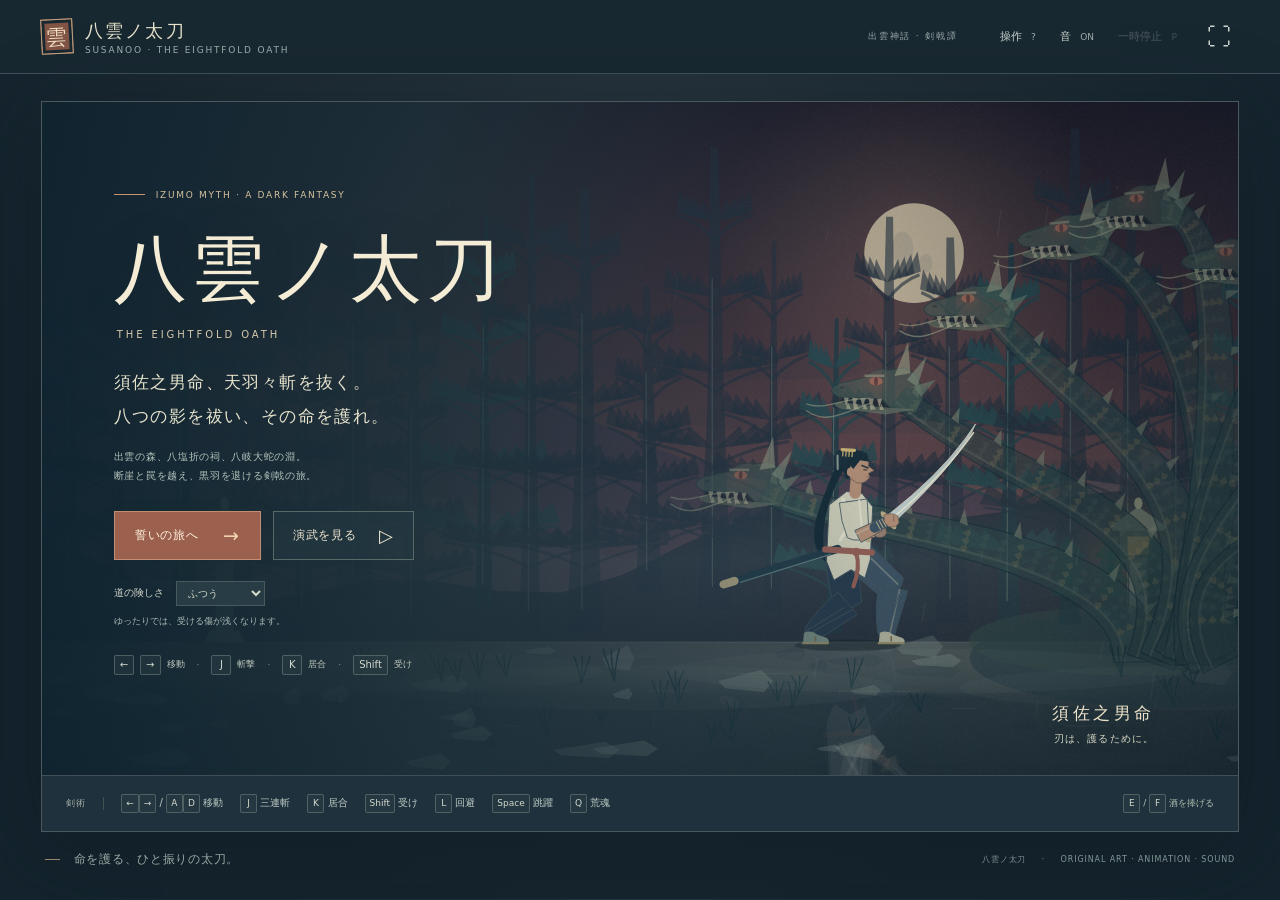
==== commit 882dba09: "Spawn the second forest encounter simultaneously from both sides" ====
--- a/index.html
+++ b/index.html
@@ -26,5 +26,5 @@
     <div class="touch-attack" aria-label="攻撃とジャンプ"><button data-input="slash" class="punch-key" aria-label="三連斬">斬<small>三連撃</small></button><button data-input="jump" class="jump-key" aria-label="ジャンプ">跳<small>ジャンプ</small></button></div>
   </div><div class="controls-strip"><span class="control-caption">剣術</span><span><kbd>←</kbd><kbd>→</kbd> / <kbd>A</kbd><kbd>D</kbd> 移動</span><span><kbd>J</kbd> 三連斬</span><span><kbd>K</kbd> 居合</span><span><kbd>Shift</kbd> 受け</span><span><kbd>L</kbd> 回避</span><span><kbd>Space</kbd> 跳躍</span><span><kbd>Q</kbd> 荒魂</span><span class="controls-more"><kbd>E</kbd> / <kbd>F</kbd> 酒を捧げる</span></div></section><footer><span><i></i> 命を護る、ひと振りの太刀。</span><small>八雲ノ太刀 <b>·</b> ORIGINAL ART · ANIMATION · SOUND</small></footer></main>
   <dialog id="helpDialog"><div class="dialog-heading"><div><span class="eyebrow">WAY OF THE SACRED BLADE</span><h2>刃の道、誓いの道。</h2></div><button id="closeHelp" class="icon-button" aria-label="閉じる">×</button></div><div class="help-grid"><div><h3>斬る・抜く</h3><p><kbd>J</kbd> / <kbd>Z</kbd> で斬撃。戻しの間に次を押すと、袈裟斬り→返し斬り→唐竹割りの三連撃。</p><p><kbd>K</kbd> / <kbd>X</kbd> で居合。溜めは長いが、敵の構えを崩す強い一撃。空中で斬ると「飛燕」。</p></div><div><h3>受ける・避ける</h3><p><kbd>Shift</kbd> で敵の方向を向いて受ける。刃・牙が届く直前に構えると受け流し。相手に隙が生まれ、荒魂が溜まります。</p><p><kbd>L</kbd> / <kbd>C</kbd> で向いている方向へ回避。<kbd>Space</kbd> / <kbd>W</kbd> / <kbd>↑</kbd> で跳ぶ。毒の息・薙ぎ払いは、跳躍か回避でかわします。</p></div><div><h3>荒魂・天雷</h3><p>斬撃を当て、受け流すと「荒魂」が溜まります。満ちたら <kbd>Q</kbd> / <kbd>U</kbd> で天雷を呼ぶ強力な斬撃。</p><p>剣術・跳躍・回避は気力を使います。刃を休めれば回復。気力の尽きた受けは崩されます。</p></div><div><h3>断崖と罠を越える</h3><p><kbd>Space</kbd> / <kbd>↑</kbd> / <kbd>W</kbd> で跳び、左右で向こう岸へ。落とし穴に落ちると体力を失い、手前へ戻ります。</p><p>竹の牙と呪炎は、光る予兆で見極める。跳び越えるか、罠が収まるのを待って進みます。</p></div><div><h3>一羽の黒羽を退ける</h3><p>一幕目の終わりにカラスが急降下。相手の方向を向き <kbd>Shift</kbd> で受け流し、低く舞う隙に <kbd>J</kbd> で斬る。跳んで空中斬りを当てることもできます。</p><p>撃退するとカラスが飛び去り、次の幕への道が開きます。</p></div><div><h3>大蛇を祓う</h3><p>二幕目の穢れを倒し、祠の八つの酒槽に近づいて <kbd>E</kbd> / <kbd>F</kbd>。八塩折の酒を捧げ、淵へ進みます。</p><p>大蛇の首は攻撃後に低く降ります。赤い予兆をかわし、その隙を斬る。八つの首を祓うと物語の結末へ。</p></div></div><div class="help-bottom">←→ / A・D で移動。P / Esc で一時停止。敗れたら、その幕から再挑戦。<br>スマートフォンは画面下のボタンで操作。横向き・全画面にすると、景色と刃の動きが大きく見えます。<br>「演武を見る」では、須佐之男命が自動で剣を振るい、儀式から大蛇の討伐まで進みます。</div></dialog>
-  <script src="engine.js"></script><script src="animation.js"></script><script src="audio.js"></script><script src="view.js"></script><script src="app.js"></script>
+  <script src="engine.js?v=forest-pincer"></script><script src="animation.js"></script><script src="audio.js"></script><script src="view.js?v=forest-pincer"></script><script src="app.js"></script>
 </body></html>
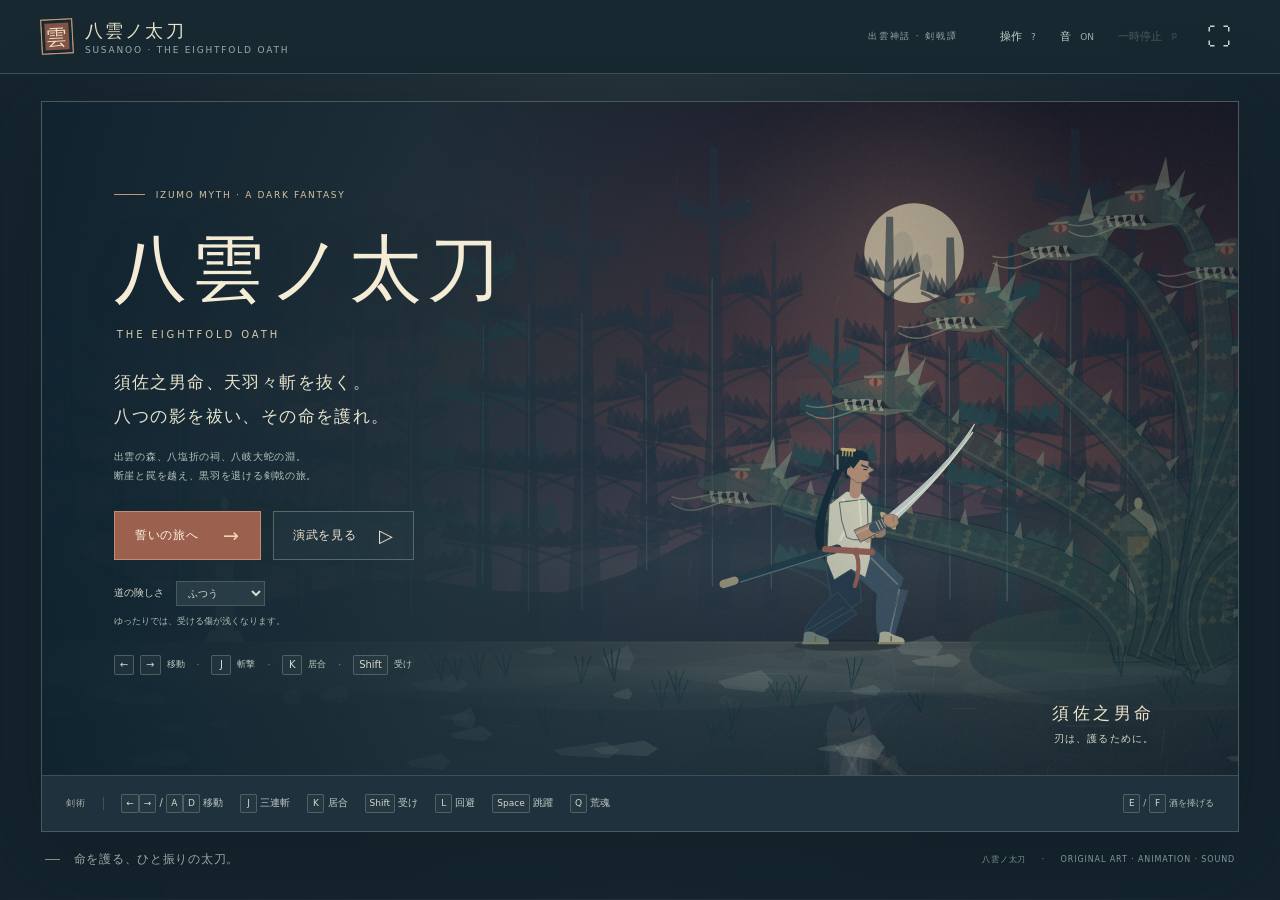
==== commit 23367403: "Move the simultaneous pincer encounter to the sake guards" ====
--- a/index.html
+++ b/index.html
@@ -26,5 +26,5 @@
     <div class="touch-attack" aria-label="攻撃とジャンプ"><button data-input="slash" class="punch-key" aria-label="三連斬">斬<small>三連撃</small></button><button data-input="jump" class="jump-key" aria-label="ジャンプ">跳<small>ジャンプ</small></button></div>
   </div><div class="controls-strip"><span class="control-caption">剣術</span><span><kbd>←</kbd><kbd>→</kbd> / <kbd>A</kbd><kbd>D</kbd> 移動</span><span><kbd>J</kbd> 三連斬</span><span><kbd>K</kbd> 居合</span><span><kbd>Shift</kbd> 受け</span><span><kbd>L</kbd> 回避</span><span><kbd>Space</kbd> 跳躍</span><span><kbd>Q</kbd> 荒魂</span><span class="controls-more"><kbd>E</kbd> / <kbd>F</kbd> 酒を捧げる</span></div></section><footer><span><i></i> 命を護る、ひと振りの太刀。</span><small>八雲ノ太刀 <b>·</b> ORIGINAL ART · ANIMATION · SOUND</small></footer></main>
   <dialog id="helpDialog"><div class="dialog-heading"><div><span class="eyebrow">WAY OF THE SACRED BLADE</span><h2>刃の道、誓いの道。</h2></div><button id="closeHelp" class="icon-button" aria-label="閉じる">×</button></div><div class="help-grid"><div><h3>斬る・抜く</h3><p><kbd>J</kbd> / <kbd>Z</kbd> で斬撃。戻しの間に次を押すと、袈裟斬り→返し斬り→唐竹割りの三連撃。</p><p><kbd>K</kbd> / <kbd>X</kbd> で居合。溜めは長いが、敵の構えを崩す強い一撃。空中で斬ると「飛燕」。</p></div><div><h3>受ける・避ける</h3><p><kbd>Shift</kbd> で敵の方向を向いて受ける。刃・牙が届く直前に構えると受け流し。相手に隙が生まれ、荒魂が溜まります。</p><p><kbd>L</kbd> / <kbd>C</kbd> で向いている方向へ回避。<kbd>Space</kbd> / <kbd>W</kbd> / <kbd>↑</kbd> で跳ぶ。毒の息・薙ぎ払いは、跳躍か回避でかわします。</p></div><div><h3>荒魂・天雷</h3><p>斬撃を当て、受け流すと「荒魂」が溜まります。満ちたら <kbd>Q</kbd> / <kbd>U</kbd> で天雷を呼ぶ強力な斬撃。</p><p>剣術・跳躍・回避は気力を使います。刃を休めれば回復。気力の尽きた受けは崩されます。</p></div><div><h3>断崖と罠を越える</h3><p><kbd>Space</kbd> / <kbd>↑</kbd> / <kbd>W</kbd> で跳び、左右で向こう岸へ。落とし穴に落ちると体力を失い、手前へ戻ります。</p><p>竹の牙と呪炎は、光る予兆で見極める。跳び越えるか、罠が収まるのを待って進みます。</p></div><div><h3>一羽の黒羽を退ける</h3><p>一幕目の終わりにカラスが急降下。相手の方向を向き <kbd>Shift</kbd> で受け流し、低く舞う隙に <kbd>J</kbd> で斬る。跳んで空中斬りを当てることもできます。</p><p>撃退するとカラスが飛び去り、次の幕への道が開きます。</p></div><div><h3>大蛇を祓う</h3><p>二幕目の穢れを倒し、祠の八つの酒槽に近づいて <kbd>E</kbd> / <kbd>F</kbd>。八塩折の酒を捧げ、淵へ進みます。</p><p>大蛇の首は攻撃後に低く降ります。赤い予兆をかわし、その隙を斬る。八つの首を祓うと物語の結末へ。</p></div></div><div class="help-bottom">←→ / A・D で移動。P / Esc で一時停止。敗れたら、その幕から再挑戦。<br>スマートフォンは画面下のボタンで操作。横向き・全画面にすると、景色と刃の動きが大きく見えます。<br>「演武を見る」では、須佐之男命が自動で剣を振るい、儀式から大蛇の討伐まで進みます。</div></dialog>
-  <script src="engine.js?v=forest-pincer"></script><script src="animation.js"></script><script src="audio.js"></script><script src="view.js?v=forest-pincer"></script><script src="app.js"></script>
+  <script src="engine.js?v=shrine-pincer"></script><script src="animation.js"></script><script src="audio.js"></script><script src="view.js?v=shrine-pincer"></script><script src="app.js"></script>
 </body></html>
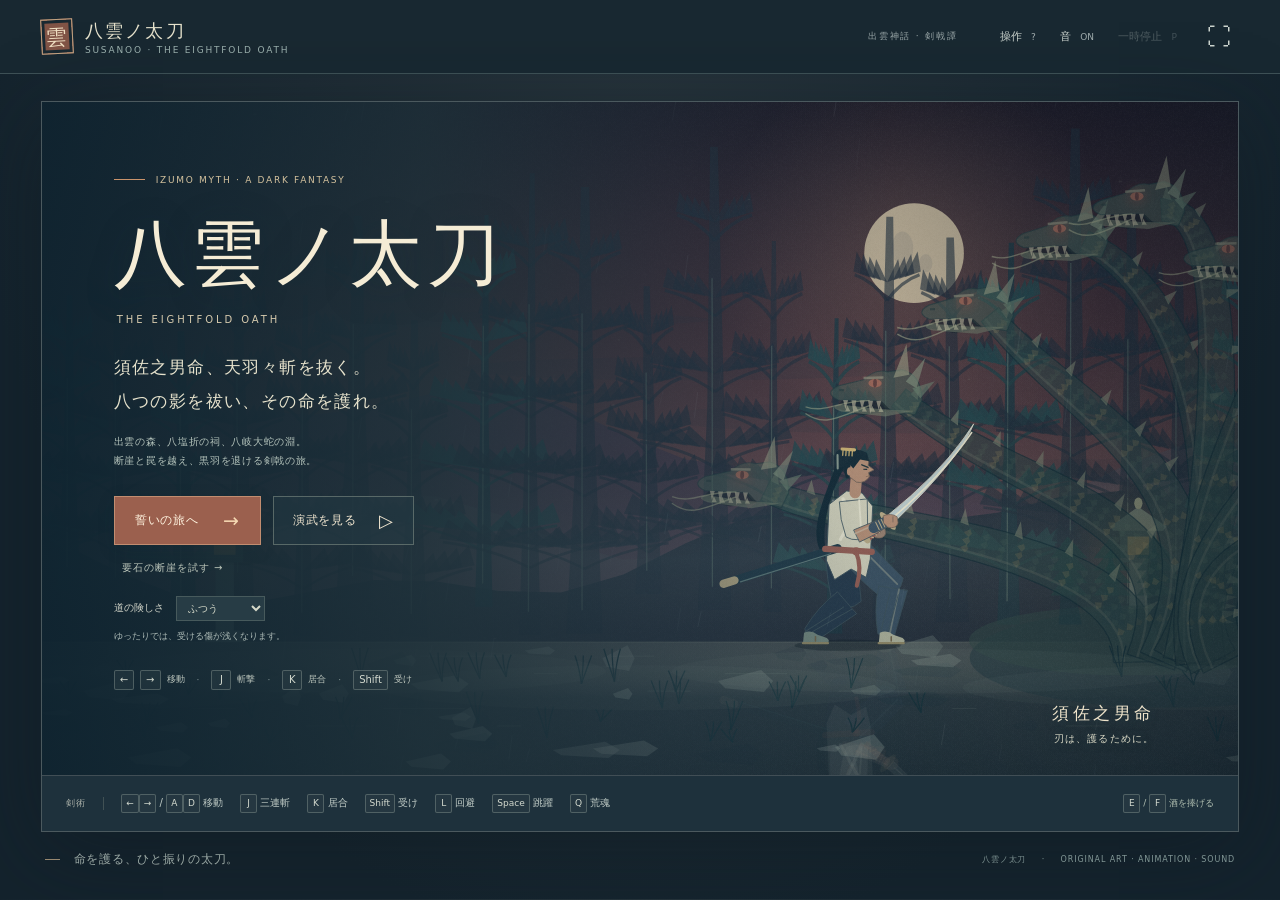
==== commit 8e3b78a3: "Add a chasm crossed by four bouncing celestial keystones" ====
--- a/index.html
+++ b/index.html
@@ -17,7 +17,7 @@
     <div id="ritualMeter" class="ritual-meter hidden"><span>八つの酒槽を満たす</span><div><i id="ritualFill"></i></div></div>
     <div id="chapterBanner" class="chapter-banner hidden"><span id="bannerNumber">第一幕</span><h2 id="bannerName">哭く、出雲の森</h2><i></i></div>
     <div id="bossBanner" class="boss-banner hidden"><span>山を覆う、その影</span><h2>八岐大蛇</h2><i>八つの首、八つの尾。<br>命を護る、ひと振りの太刀。</i></div>
-    <div class="title-screen overlay" id="titleScreen"><div class="title-copy"><div class="eyebrow"><i></i> IZUMO MYTH · A DARK FANTASY</div><h1>八雲ノ太刀</h1><div class="roman-title">THE EIGHTFOLD OATH</div><p class="intro">須佐之男命、天羽々斬を抜く。<br>八つの影を祓い、その命を護れ。</p><p class="title-detail">出雲の森、八塩折の祠、八岐大蛇の淵。<br>断崖と罠を越え、黒羽を退ける剣戟の旅。</p><div class="title-actions"><button id="playButton" class="primary-button">誓いの旅へ <span>→</span></button><button id="demoButton" class="secondary-button">演武を見る <span>▷</span></button></div><label class="difficulty">道の険しさ <select id="difficulty"><option value="normal">ふつう</option><option value="gentle">ゆったり</option></select><span>ゆったりでは、受ける傷が浅くなります。</span></label><div class="title-control"><kbd>←</kbd><kbd>→</kbd> 移動 <em>·</em><kbd>J</kbd> 斬撃 <em>·</em><kbd>K</kbd> 居合 <em>·</em><kbd>Shift</kbd> 受け</div></div><div class="title-side">須佐之男命 <span>刃は、護るために。</span></div></div>
+    <div class="title-screen overlay" id="titleScreen"><div class="title-copy"><div class="eyebrow"><i></i> IZUMO MYTH · A DARK FANTASY</div><h1>八雲ノ太刀</h1><div class="roman-title">THE EIGHTFOLD OATH</div><p class="intro">須佐之男命、天羽々斬を抜く。<br>八つの影を祓い、その命を護れ。</p><p class="title-detail">出雲の森、八塩折の祠、八岐大蛇の淵。<br>断崖と罠を越え、黒羽を退ける剣戟の旅。</p><div class="title-actions"><button id="playButton" class="primary-button">誓いの旅へ <span>→</span></button><button id="demoButton" class="secondary-button">演武を見る <span>▷</span></button></div><button id="keystoneButton" class="text-button">要石の断崖を試す →</button><label class="difficulty">道の険しさ <select id="difficulty"><option value="normal">ふつう</option><option value="gentle">ゆったり</option></select><span>ゆったりでは、受ける傷が浅くなります。</span></label><div class="title-control"><kbd>←</kbd><kbd>→</kbd> 移動 <em>·</em><kbd>J</kbd> 斬撃 <em>·</em><kbd>K</kbd> 居合 <em>·</em><kbd>Shift</kbd> 受け</div></div><div class="title-side">須佐之男命 <span>刃は、護るために。</span></div></div>
     <div class="pause-screen overlay hidden" id="pauseScreen"><div class="center-card"><span class="eyebrow">THE OATH WILL WAIT</span><h2>刃を休め、息を整える。</h2><p>出雲の風は、ここで待っている。</p><button class="primary-button" id="resumeButton">誓いの旅を続ける <span>→</span></button><button class="text-button" id="pauseTitleButton">タイトルへ</button></div></div>
     <div class="end-screen overlay hidden" id="endScreen"><div class="center-card"><span class="eyebrow" id="endEnglish">THE OATH ENDURES</span><h2 id="endTitle">誓いは、まだ尽きぬ。</h2><p id="endDetail"></p><blockquote id="endPoem" class="hidden">八雲立つ　出雲八重垣<br>妻籠みに　八重垣作る<br>その八重垣を</blockquote><div class="end-stats"><div><small>祓いの誉</small><b id="endScore">0</b></div><div><small>受け流し</small><b id="endParries">0</b></div><div><small>祓った首</small><b id="endHeads">0</b></div></div><button class="primary-button" id="retryButton">この幕から再挑戦 <span>→</span></button><button class="text-button" id="endTitleButton">タイトルへ</button></div></div>
   </div><div class="touch-controls" id="touchControls" aria-label="タッチ操作">
@@ -26,5 +26,5 @@
     <div class="touch-attack" aria-label="攻撃とジャンプ"><button data-input="slash" class="punch-key" aria-label="三連斬">斬<small>三連撃</small></button><button data-input="jump" class="jump-key" aria-label="ジャンプ">跳<small>ジャンプ</small></button></div>
   </div><div class="controls-strip"><span class="control-caption">剣術</span><span><kbd>←</kbd><kbd>→</kbd> / <kbd>A</kbd><kbd>D</kbd> 移動</span><span><kbd>J</kbd> 三連斬</span><span><kbd>K</kbd> 居合</span><span><kbd>Shift</kbd> 受け</span><span><kbd>L</kbd> 回避</span><span><kbd>Space</kbd> 跳躍</span><span><kbd>Q</kbd> 荒魂</span><span class="controls-more"><kbd>E</kbd> / <kbd>F</kbd> 酒を捧げる</span></div></section><footer><span><i></i> 命を護る、ひと振りの太刀。</span><small>八雲ノ太刀 <b>·</b> ORIGINAL ART · ANIMATION · SOUND</small></footer></main>
   <dialog id="helpDialog"><div class="dialog-heading"><div><span class="eyebrow">WAY OF THE SACRED BLADE</span><h2>刃の道、誓いの道。</h2></div><button id="closeHelp" class="icon-button" aria-label="閉じる">×</button></div><div class="help-grid"><div><h3>斬る・抜く</h3><p><kbd>J</kbd> / <kbd>Z</kbd> で斬撃。戻しの間に次を押すと、袈裟斬り→返し斬り→唐竹割りの三連撃。</p><p><kbd>K</kbd> / <kbd>X</kbd> で居合。溜めは長いが、敵の構えを崩す強い一撃。空中で斬ると「飛燕」。</p></div><div><h3>受ける・避ける</h3><p><kbd>Shift</kbd> で敵の方向を向いて受ける。刃・牙が届く直前に構えると受け流し。相手に隙が生まれ、荒魂が溜まります。</p><p><kbd>L</kbd> / <kbd>C</kbd> で向いている方向へ回避。<kbd>Space</kbd> / <kbd>W</kbd> / <kbd>↑</kbd> で跳ぶ。毒の息・薙ぎ払いは、跳躍か回避でかわします。</p></div><div><h3>荒魂・天雷</h3><p>斬撃を当て、受け流すと「荒魂」が溜まります。満ちたら <kbd>Q</kbd> / <kbd>U</kbd> で天雷を呼ぶ強力な斬撃。</p><p>剣術・跳躍・回避は気力を使います。刃を休めれば回復。気力の尽きた受けは崩されます。</p></div><div><h3>断崖と罠を越える</h3><p><kbd>Space</kbd> / <kbd>↑</kbd> / <kbd>W</kbd> で跳び、左右で向こう岸へ。落とし穴に落ちると体力を失い、手前へ戻ります。</p><p>竹の牙と呪炎は、光る予兆で見極める。跳び越えるか、罠が収まるのを待って進みます。</p></div><div><h3>一羽の黒羽を退ける</h3><p>一幕目の終わりにカラスが急降下。相手の方向を向き <kbd>Shift</kbd> で受け流し、低く舞う隙に <kbd>J</kbd> で斬る。跳んで空中斬りを当てることもできます。</p><p>撃退するとカラスが飛び去り、次の幕への道が開きます。</p></div><div><h3>大蛇を祓う</h3><p>二幕目の穢れを倒し、祠の八つの酒槽に近づいて <kbd>E</kbd> / <kbd>F</kbd>。八塩折の酒を捧げ、淵へ進みます。</p><p>大蛇の首は攻撃後に低く降ります。赤い予兆をかわし、その隙を斬る。八つの首を祓うと物語の結末へ。</p></div></div><div class="help-bottom">←→ / A・D で移動。P / Esc で一時停止。敗れたら、その幕から再挑戦。<br>スマートフォンは画面下のボタンで操作。横向き・全画面にすると、景色と刃の動きが大きく見えます。<br>「演武を見る」では、須佐之男命が自動で剣を振るい、儀式から大蛇の討伐まで進みます。</div></dialog>
-  <script src="engine.js?v=shrine-pincer"></script><script src="animation.js"></script><script src="audio.js"></script><script src="view.js?v=shrine-pincer"></script><script src="app.js"></script>
+  <script src="engine.js?v=keystones-1"></script><script src="animation.js?v=keystones-1"></script><script src="audio.js?v=keystones-1"></script><script src="view.js?v=keystones-1"></script><script src="app.js?v=keystones-1"></script>
 </body></html>
